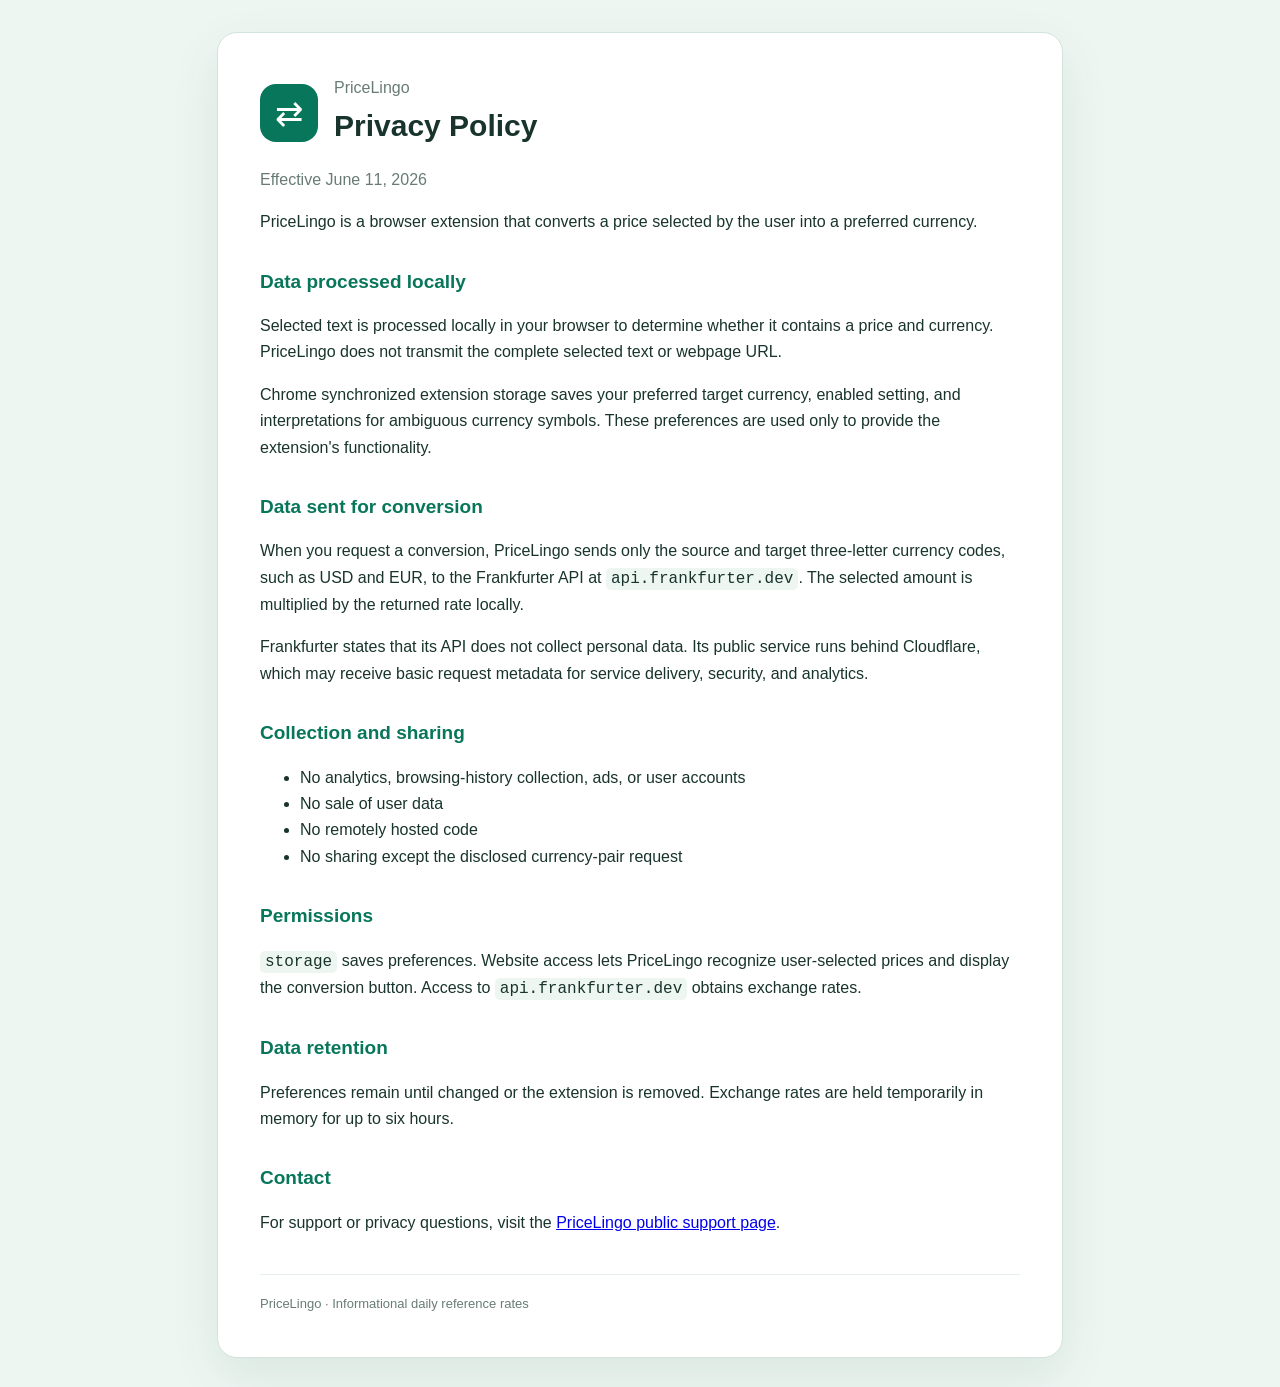
==== privacy-policy/index.html @ 5afbe9a8 "Publish PriceLingo website and policy pages" ====
<!doctype html>
<html lang="en">
<head>
  <meta charset="utf-8">
  <meta name="viewport" content="width=device-width, initial-scale=1">
  <meta name="description" content="PriceLingo privacy policy">
  <title>PriceLingo Privacy Policy</title>
  <link rel="stylesheet" href="style.css">
</head>
<body>
  <main>
    <header>
      <div class="mark">⇄</div>
      <div>
        <p class="brand">PriceLingo</p>
        <h1>Privacy Policy</h1>
      </div>
    </header>
    <p class="effective">Effective June 11, 2026</p>

    <p>PriceLingo is a browser extension that converts a price selected by the user into a preferred currency.</p>

    <h2>Data processed locally</h2>
    <p>Selected text is processed locally in your browser to determine whether it contains a price and currency. PriceLingo does not transmit the complete selected text or webpage URL.</p>
    <p>Chrome synchronized extension storage saves your preferred target currency, enabled setting, and interpretations for ambiguous currency symbols. These preferences are used only to provide the extension's functionality.</p>

    <h2>Data sent for conversion</h2>
    <p>When you request a conversion, PriceLingo sends only the source and target three-letter currency codes, such as USD and EUR, to the Frankfurter API at <code>api.frankfurter.dev</code>. The selected amount is multiplied by the returned rate locally.</p>
    <p>Frankfurter states that its API does not collect personal data. Its public service runs behind Cloudflare, which may receive basic request metadata for service delivery, security, and analytics.</p>

    <h2>Collection and sharing</h2>
    <ul>
      <li>No analytics, browsing-history collection, ads, or user accounts</li>
      <li>No sale of user data</li>
      <li>No remotely hosted code</li>
      <li>No sharing except the disclosed currency-pair request</li>
    </ul>

    <h2>Permissions</h2>
    <p><code>storage</code> saves preferences. Website access lets PriceLingo recognize user-selected prices and display the conversion button. Access to <code>api.frankfurter.dev</code> obtains exchange rates.</p>

    <h2>Data retention</h2>
    <p>Preferences remain until changed or the extension is removed. Exchange rates are held temporarily in memory for up to six hours.</p>

    <h2>Contact</h2>
    <p>For support or privacy questions, visit the <a href="https://github.com/cherry-tky/pricelingo/issues">PriceLingo public support page</a>.</p>

    <footer>PriceLingo · Informational daily reference rates</footer>
  </main>
</body>
</html>
---- privacy-policy/style.css ----
:root {
  color: #18342c;
  background: #eef6f2;
  font: 16px/1.65 Arial, sans-serif;
}

body {
  margin: 0;
  padding: 32px 16px;
}

main {
  width: min(760px, 100%);
  margin: auto;
  padding: 42px;
  border: 1px solid #d2e4dc;
  border-radius: 20px;
  background: #fff;
  box-shadow: 0 18px 50px rgba(16, 74, 57, .09);
}

header {
  display: flex;
  align-items: center;
  gap: 16px;
}

.mark {
  display: grid;
  place-items: center;
  width: 58px;
  height: 58px;
  border-radius: 16px;
  color: #fff;
  background: #08765a;
  font-size: 34px;
}

.brand,
h1 {
  margin: 0;
}

.brand,
.effective,
footer {
  color: #687c75;
}

h1 {
  font-size: 30px;
}

h2 {
  margin-top: 30px;
  color: #08765a;
  font-size: 19px;
}

code {
  padding: 2px 5px;
  border-radius: 5px;
  background: #eef6f2;
}

.notice {
  padding: 12px 14px;
  border-left: 4px solid #d29a22;
  background: #fff9e9;
}

footer {
  margin-top: 38px;
  padding-top: 18px;
  border-top: 1px solid #e5eee9;
  font-size: 13px;
}

@media (max-width: 600px) {
  main {
    padding: 24px;
  }
}
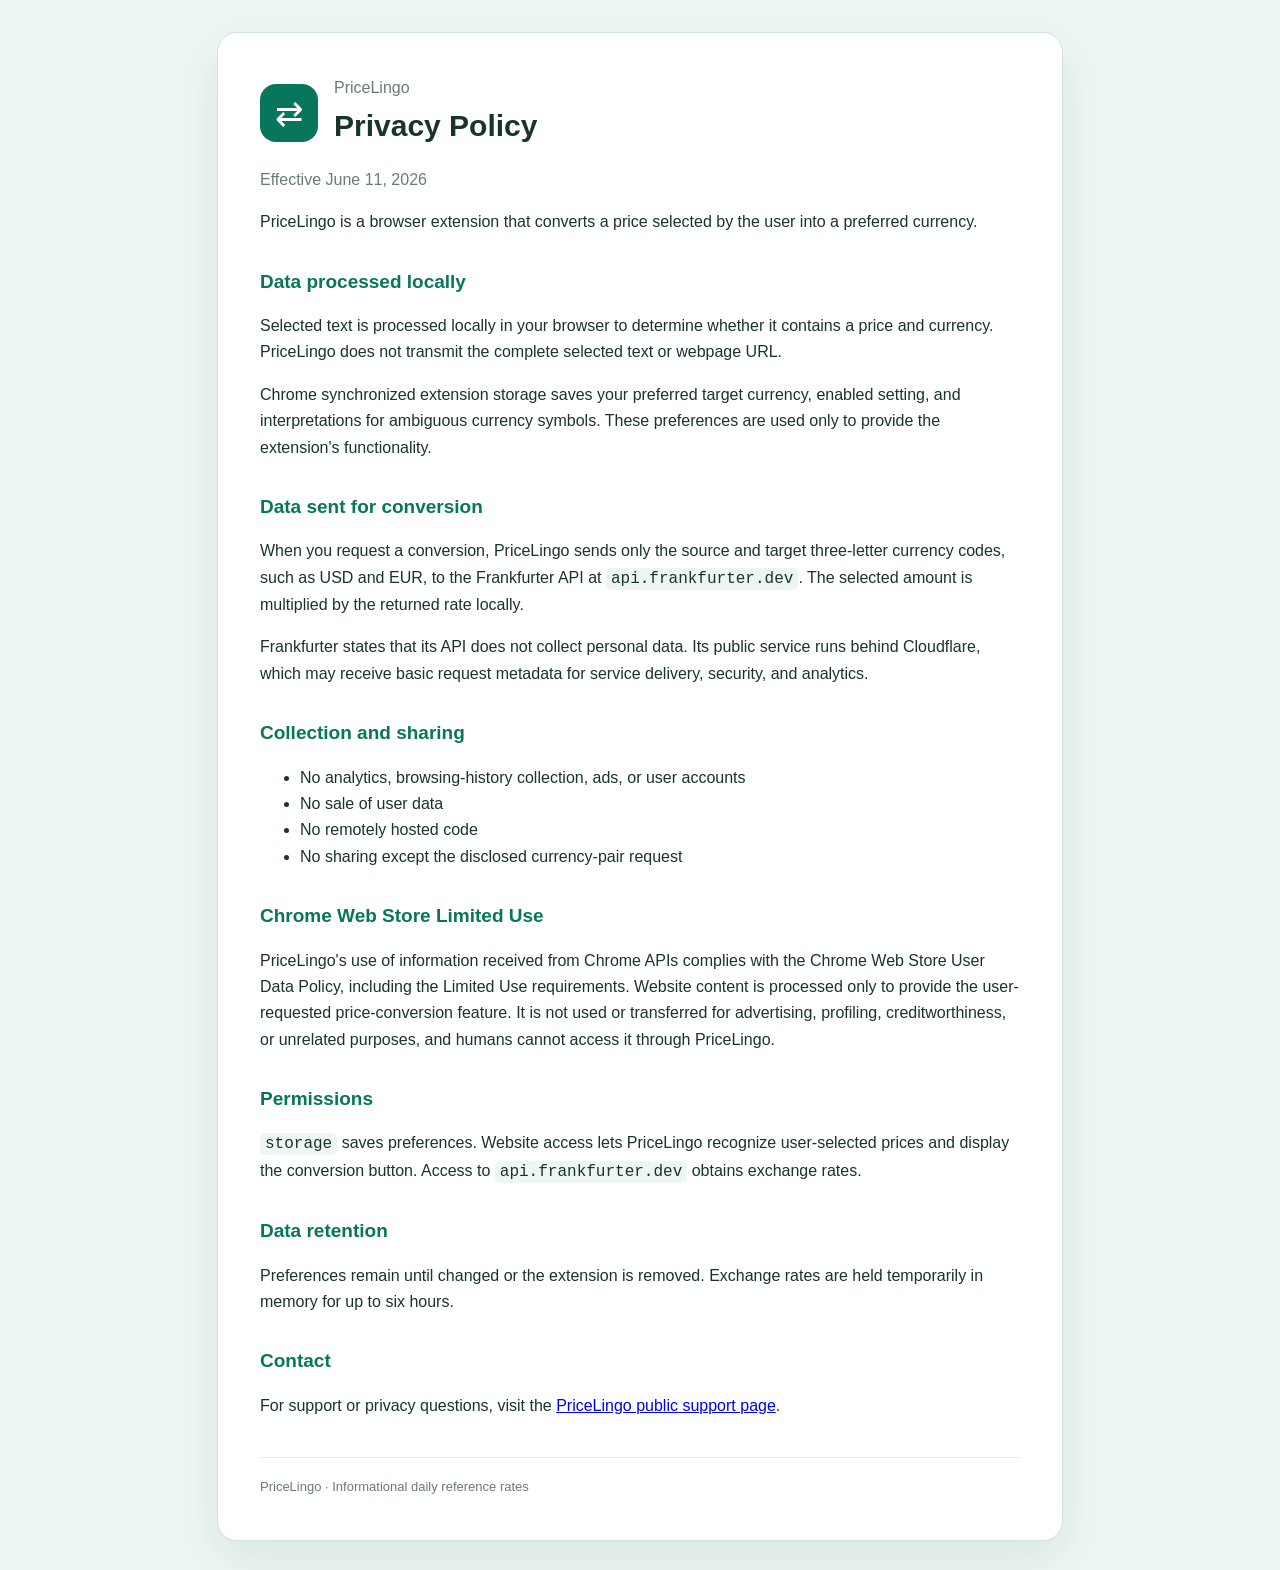
==== commit 1a1ab6e7: "Add Chrome Web Store Limited Use disclosure" ====
--- a/privacy-policy/index.html
+++ b/privacy-policy/index.html
@@ -36,6 +36,9 @@
       <li>No sharing except the disclosed currency-pair request</li>
     </ul>
 
+    <h2>Chrome Web Store Limited Use</h2>
+    <p>PriceLingo's use of information received from Chrome APIs complies with the Chrome Web Store User Data Policy, including the Limited Use requirements. Website content is processed only to provide the user-requested price-conversion feature. It is not used or transferred for advertising, profiling, creditworthiness, or unrelated purposes, and humans cannot access it through PriceLingo.</p>
+
     <h2>Permissions</h2>
     <p><code>storage</code> saves preferences. Website access lets PriceLingo recognize user-selected prices and display the conversion button. Access to <code>api.frankfurter.dev</code> obtains exchange rates.</p>
 
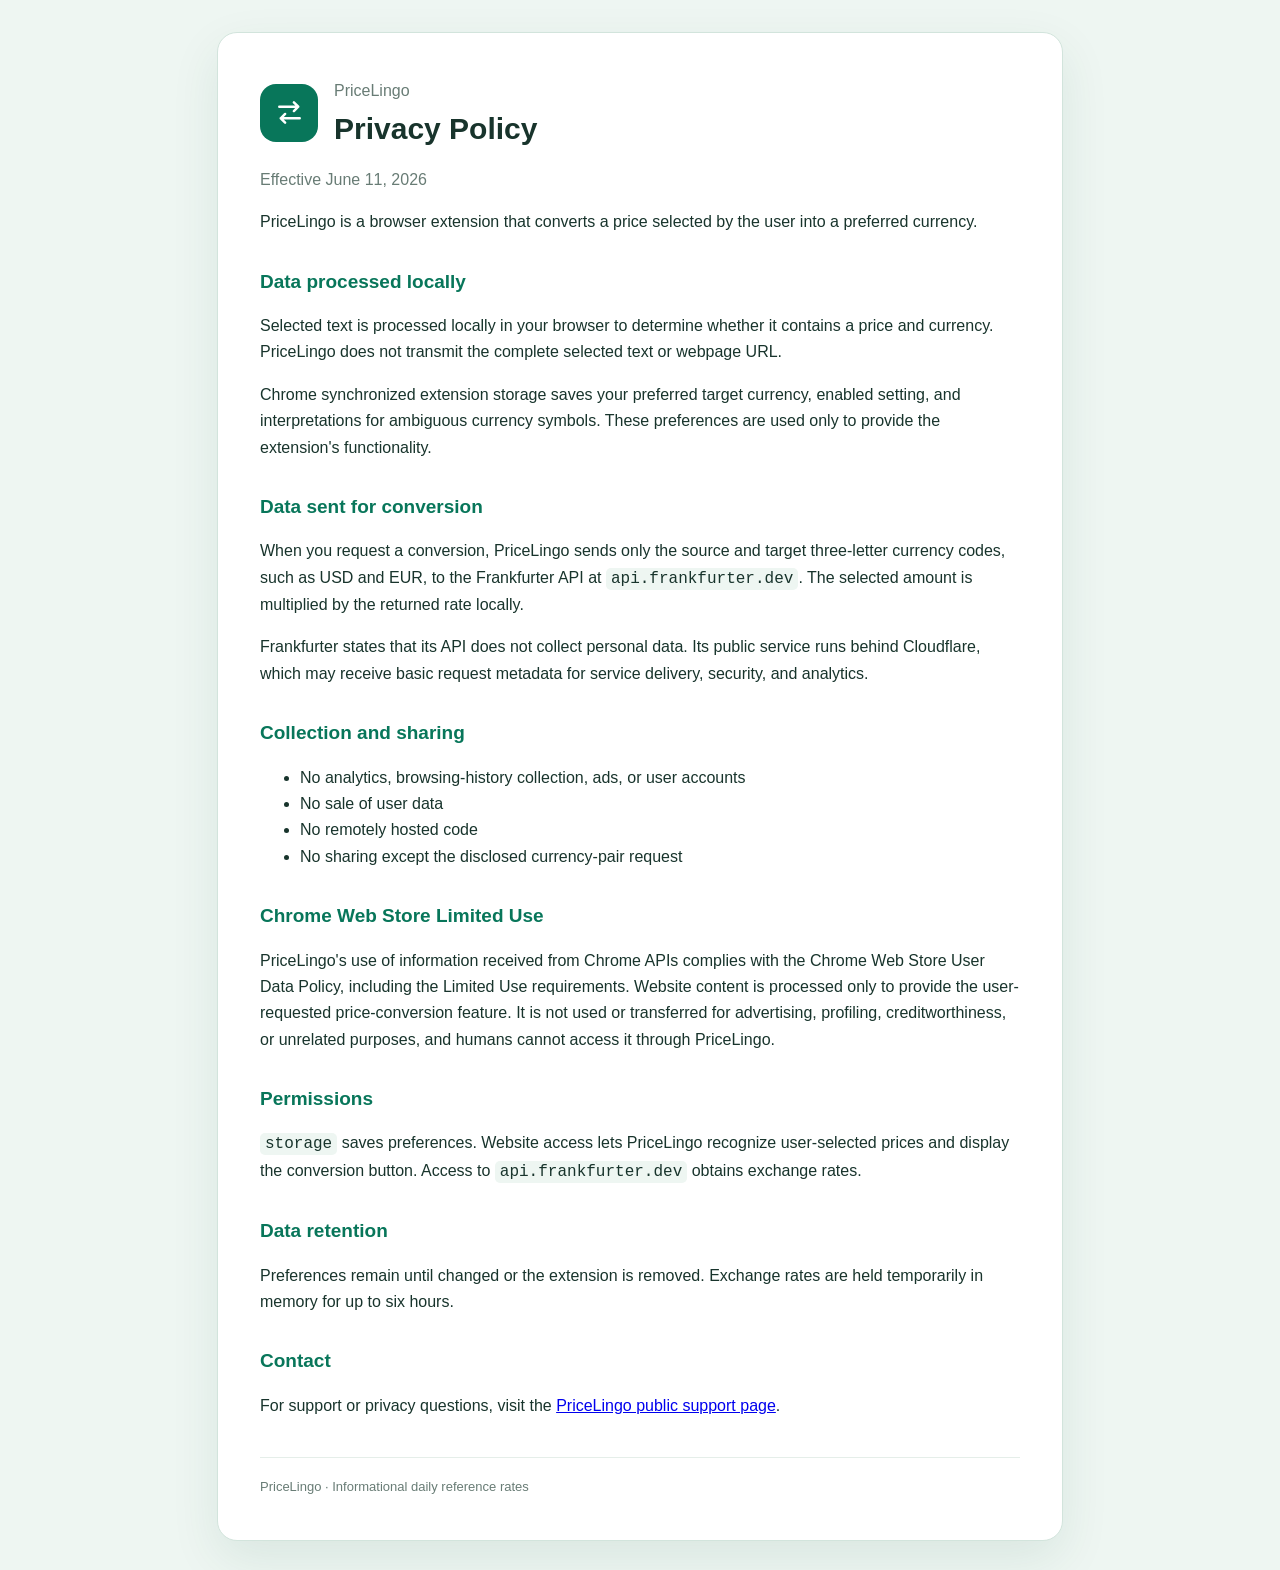
==== commit d7c1a402: "Replace linked logo glyph with SVG" ====
--- a/privacy-policy/index.html
+++ b/privacy-policy/index.html
@@ -5,13 +5,21 @@
   <meta name="viewport" content="width=device-width, initial-scale=1">
   <meta name="description" content="PriceLingo privacy policy">
   <title>PriceLingo Privacy Policy</title>
+  <link rel="icon" type="image/png" sizes="128x128" href="/favicon.png?v=2">
+  <link rel="shortcut icon" type="image/png" href="/favicon.png?v=2">
   <link rel="stylesheet" href="style.css">
 </head>
 <body>
   <main>
     <header>
-      <div class="mark">⇄</div>
-      <div>
+      <a class="home-link" href="/" aria-label="Go to PriceLingo home">
+        <span class="mark" aria-hidden="true">
+          <svg viewBox="0 0 24 24">
+            <path d="M5 8h13m0 0-3-3m3 3-3 3M19 16H6m0 0 3 3m-3-3 3-3"/>
+          </svg>
+        </span>
+      </a>
+      <div class="header-copy">
         <p class="brand">PriceLingo</p>
         <h1>Privacy Policy</h1>
       </div>
--- a/privacy-policy/style.css
+++ b/privacy-policy/style.css
@@ -25,6 +25,39 @@
   gap: 16px;
 }
 
+.home-link {
+  display: inline-block;
+  color: #fff;
+  text-decoration: none !important;
+  border-radius: 16px;
+}
+
+.home-link:link,
+.home-link:visited {
+  color: #fff;
+  text-decoration: none !important;
+}
+
+.home-link .mark {
+  transition: background .15s ease, transform .15s ease, box-shadow .15s ease;
+}
+
+.home-link:hover .mark,
+.home-link:focus-visible .mark {
+  background: #096c54;
+  transform: translateY(-1px);
+  box-shadow: 0 5px 14px rgba(8, 118, 90, .22);
+}
+
+.home-link:focus-visible {
+  outline: 3px solid #72cbb0;
+  outline-offset: 4px;
+}
+
+.header-copy {
+  transform: translateY(3px);
+}
+
 .mark {
   display: grid;
   place-items: center;
@@ -33,7 +66,16 @@
   border-radius: 16px;
   color: #fff;
   background: #08765a;
-  font-size: 34px;
+}
+
+.mark svg {
+  width: 35px;
+  height: 35px;
+  fill: none;
+  stroke: currentColor;
+  stroke-width: 1.7;
+  stroke-linecap: round;
+  stroke-linejoin: round;
 }
 
 .brand,
